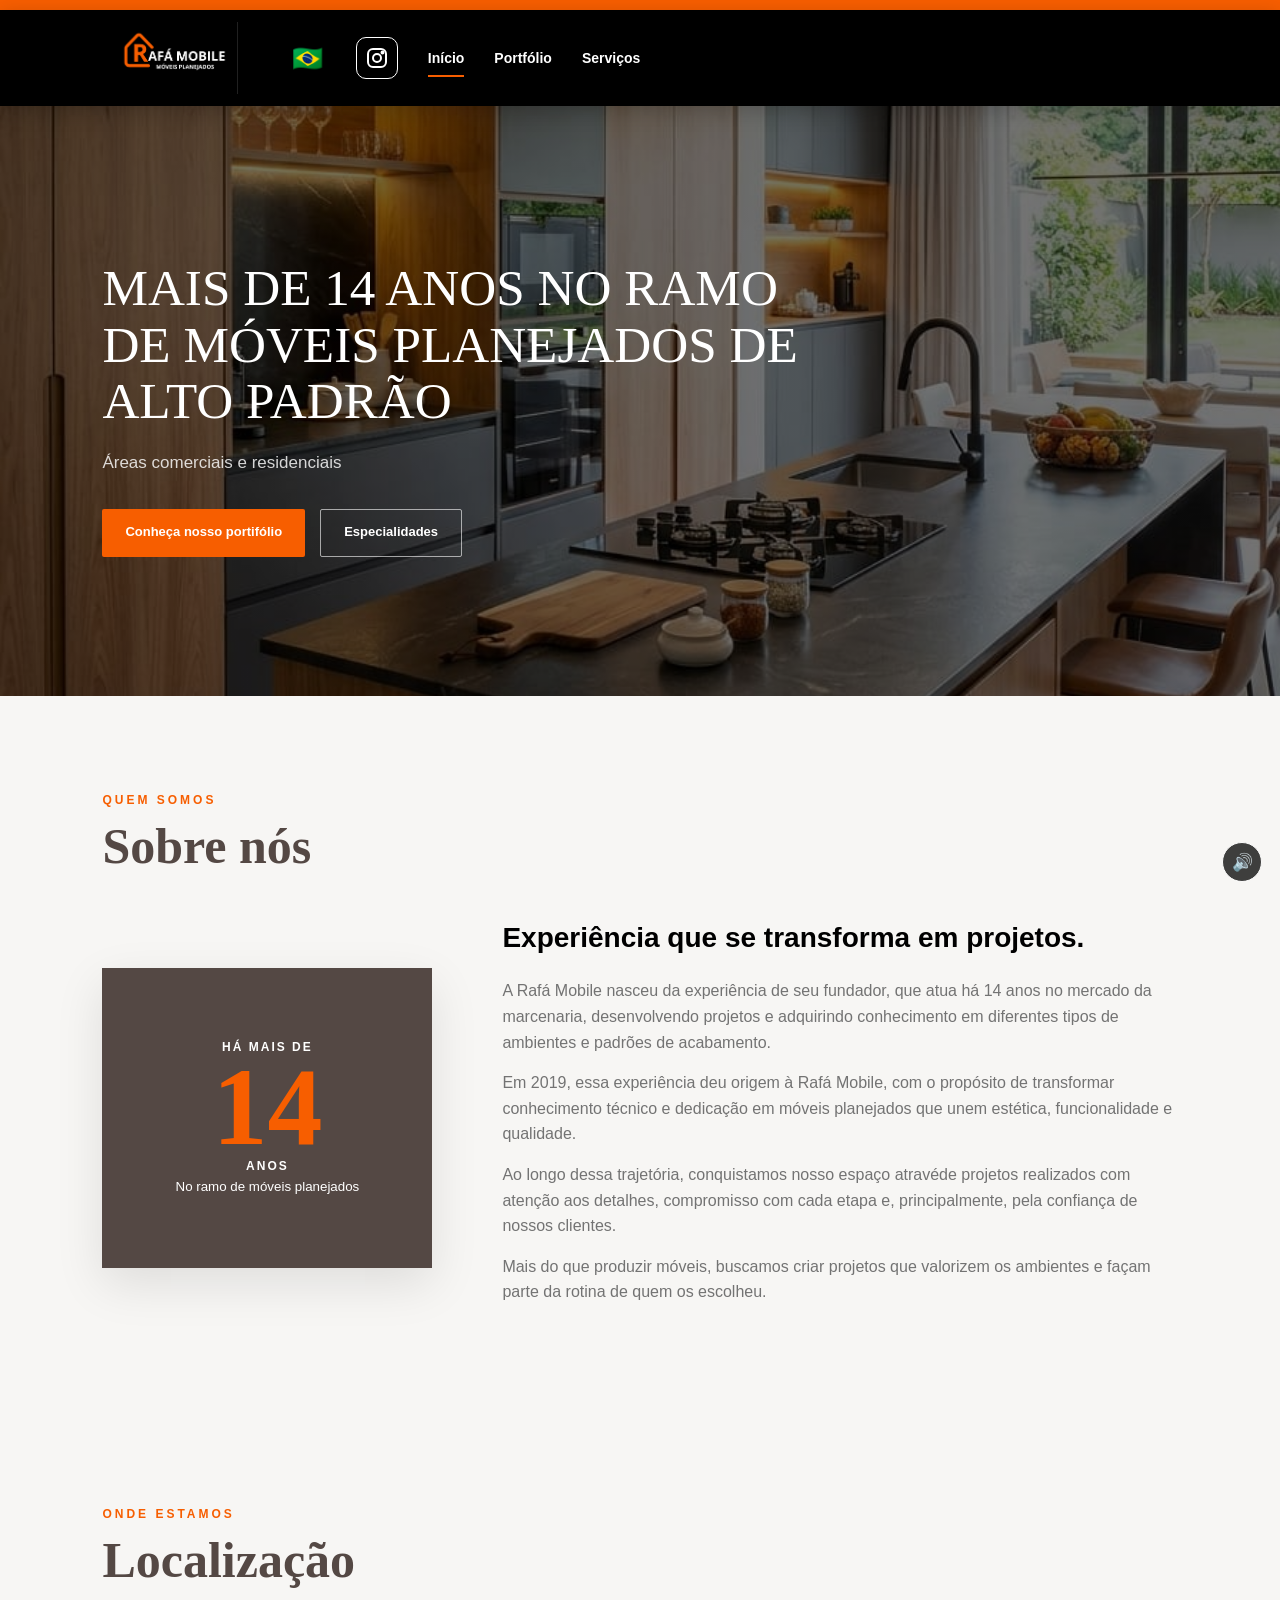
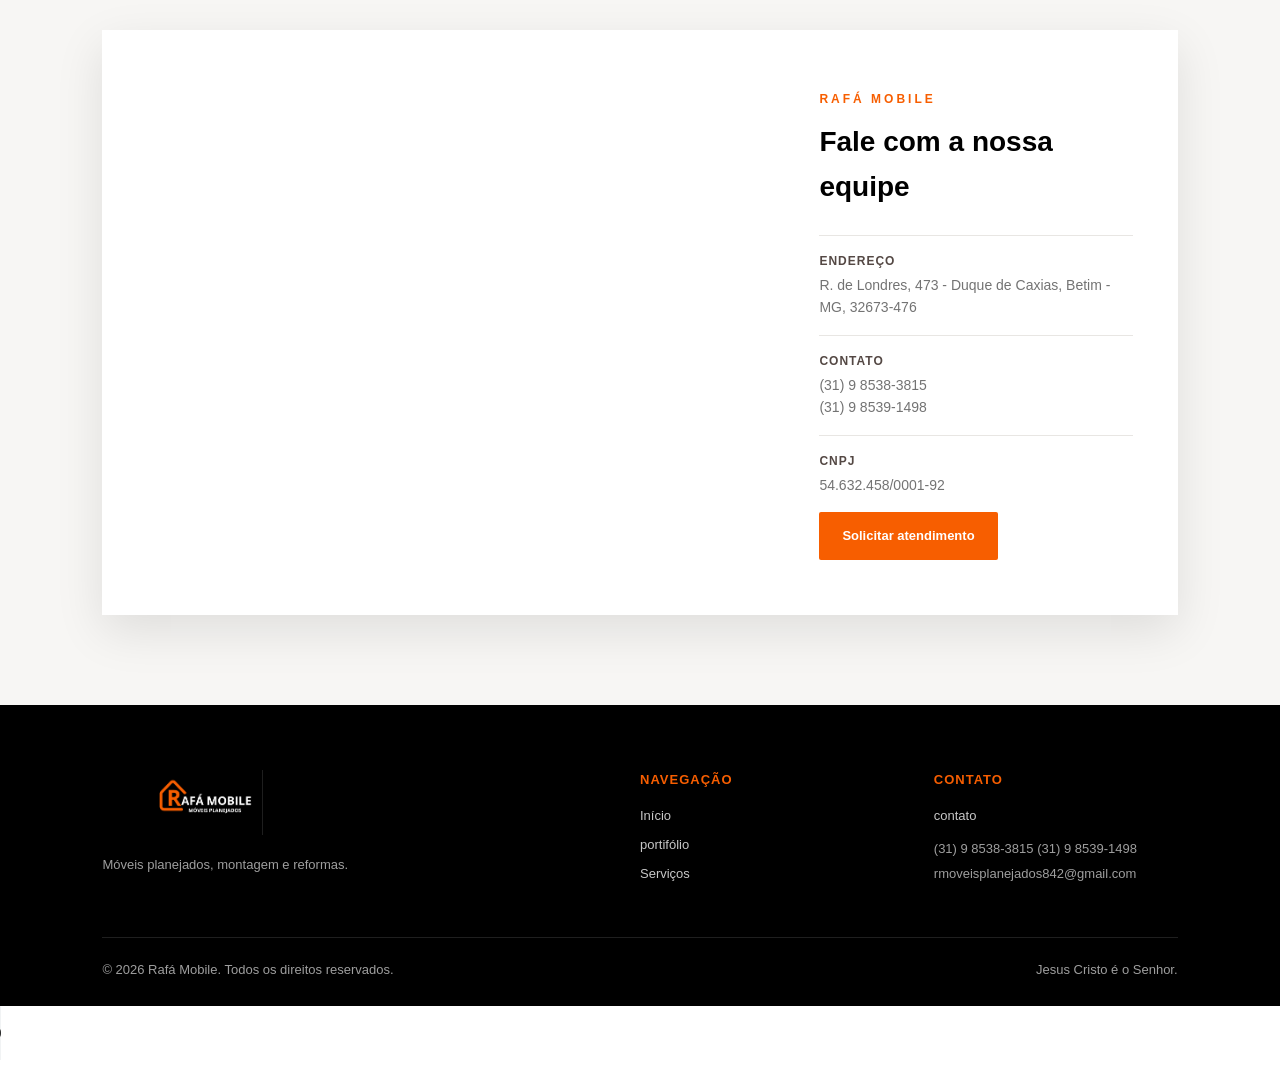
==== index.html @ 11a65e4f "corrigir estrutura do site" ====
<!DOCTYPE html>
<html lang="pt-BR">

<head>

    <!-- =====================================================
         CONFIGURAÇÕES DA PÁGINA
         ===================================================== -->

    <!-- Permite utilizar caracteres como ç, ã, é, ô etc. -->
    <meta charset="UTF-8">

    <!-- Faz o site se adaptar a celulares, tablets e computadores -->
    <meta name="viewport" content="width=device-width, initial-scale=1.0">

    <!-- Nome que aparece na aba do navegador -->
    <title>Rafá Mobile | Móveis Planejados</title>

    <!-- Liga esta página ao arquivo CSS -->
    <link rel="stylesheet" href="style.css">

</head>


<body>


    <!-- =====================================================
         FAIXA LARANJA NO TOPO
         ===================================================== -->

    <div class="top-bar"></div>



    <!-- =====================================================
         CABEÇALHO / MENU PRINCIPAL
         ===================================================== -->
<header class="header">

    <!-- LOGO + INSTAGRAM -->
    <div class="logo-area">

        <a href="index.html" class="logo">
            <img src="tata.png" alt="Rafá Mobile - Móveis Planejados">
        </a>

         <span class="bandeira-brasil" title="Brasil">🇧🇷</span>

        <!-- Instagram -->
        <a href="https://www.instagram.com/rafamobileofc/"
           target="_blank"
           rel="noopener noreferrer"
           class="instagram">

            <svg class="instagram-svg" viewBox="0 0 24 24" aria-hidden="true">
    <rect x="3" y="3" width="18" height="18" rx="5"></rect>
    <circle cx="12" cy="12" r="4"></circle>
    <circle cx="17.5" cy="6.5" r="1"></circle>
</svg>
        </a>
        

    </div>
        </div>

    <!-- BOTÃO DO MENU NO CELULAR -->
    <button class="botao-menu" id="botaoMenu" type="button" aria-label="Abrir menu">
        ☰
    </button>

   


    <!-- MENU -->
    <nav class="menu">

        <a href="index.html" class="ativo">
            Início
        </a>

        <div class="menu-dropdown">

            <a href="portifolio.html">
                Portfólio
            </a>

            
            </div>

        </div>

        <a href="servicos.html">
            Serviços
        </a>

        

    </nav>

</header>



    <!-- =====================================================
         CONTEÚDO PRINCIPAL DO SITE
         ===================================================== -->

    <main>


        <!-- =================================================
             HERO / PRIMEIRO DESTAQUE
             ================================================= -->

        <section class="hero">


            <div class="hero-conteudo">


                <!-- Pequena identificação da empresa -->
                <span class="etiqueta">
                    
                </span>



                <!-- TÍTULO PRINCIPAL -->

                <h1>

                    MAIS DE 14 ANOS NO 
                    RAMO DE  MÓVEIS PLANEJADOS DE ALTO PADRÃO
                   <br>

                    <strong>
                         
                        
                    </strong>

                </h1>



                <!-- Texto de apresentação -->

                <p>
                    Áreas comerciais e residenciais
                </p>



                <!-- BOTÕES PRINCIPAIS -->

                <div class="hero-botoes">

                    <!-- Leva o cliente para os portfólios -->
                    <a
                        href="portifolio.html"
                        class="botao principal"
                    >
                        Conheça nosso portifólio
                    </a>


                    <!-- Leva o cliente para os serviços -->
                    <a
                        href="servicos.html"
                        class="botao secundario"
                    >
                        Especialidades
                    </a>

                    


                </div>


            </div>


        </section>



        <!-- =================================================
             QUEM SOMOS
             ================================================= -->

        <section class="secao sobre">


            <!-- TÍTULO DA SEÇÃO -->

            <div class="titulo-secao">

                <span>
                    QUEM SOMOS
                </span>

                <h2>
                    Sobre nós
                </h2>

            </div>



            <!-- =================================================
                 CONTEÚDO DA SEÇÃO
                 ================================================= -->

            <div class="sobre-grid">


                <!-- =================================================
                     DESTAQUE DA EXPERIÊNCIA
                     ================================================= -->

                <div class="experiencia">

                    <span>
                        HÁ MAIS DE
                    </span>

                    <strong>
                        14
                    </strong>

                    <span>
                        ANOS
                    </span>

                    <small>
                        No ramo de móveis planejados 
                    </small>

                </div>



                <!-- =================================================
                     TEXTO DA EMPRESA
                     ================================================= -->

                <div class="sobre-texto">


                    <h3>
                        Experiência que se transforma em projetos.
                    </h3>


                    <p>
                       A Rafá Mobile nasceu da experiência
                       de seu fundador, que atua há 14 anos no mercado
                       da marcenaria, desenvolvendo projetos e 
                       adquirindo conhecimento em diferentes tipos de 
                       ambientes e padrões de acabamento.
                    </p>


                    <p>
                       Em 2019, essa experiência deu origem à Rafá Mobile,
                       com o propósito de transformar 
                       conhecimento técnico e dedicação em móveis planejados
                       que unem estética, funcionalidade e qualidade.
                        
                    </p>


                    <p>
                       Ao longo dessa trajetória, conquistamos nosso espaço
                       atravéde projetos realizados com atenção aos detalhes, 
                       compromisso com cada etapa e, principalmente, pela 
                       confiança de nossos clientes.
                    </p>

                    

                    <p>
                        Mais do que produzir móveis, buscamos criar projetos que
                        valorizem os ambientes e façam parte da rotina de quem 
                        os escolheu.
                    </p>

                    

                </div>


            </div>


        </section>



        <!-- =================================================
             LOCALIZAÇÃO
             ================================================= -->

        <section class="secao localizacao">


            <!-- TÍTULO DA SEÇÃO -->

            <div class="titulo-secao">

                <span>
                    ONDE ESTAMOS
                </span>

                <h2>
                    Localização
                </h2>

            </div>



            <!-- =================================================
                 ÁREA DO MAPA + INFORMAÇÕES
                 ================================================= -->

            <div class="localizacao-grid">


                <!-- =================================================
                     MAPA

                     POR ENQUANTO É UM ESPAÇO RESERVADO.
                     DEPOIS VAMOS COLOCAR O GOOGLE MAPS AQUI.
                     ================================================= -->

              <iframe src="https://www.google.com/maps/embed?pb=!1m18!1m12
              !1m3!1d1492.9638254910103!2d-44.154298283526614!3d-19.933976
              031661878!2m3!1f0!2f0!3f0!3m2!1i1024!2i768!4f13.1!3m3!1m2!1s
              0xa6c1ea0f3ea251%3A0xa92722685cc5b4ae!2sR.%20de%20Londres%2C
              %20473%20-%20Duque%20de%20Caxias%2C%20Betim%20-%20MG%2C%2032
              673-476!5e1!3m2!1spt-BR!2sbr!4v1789169307112!5m2!1spt-BR!2sbr"
         width="300"
         height="200" 
             style="border:0;" allowfullscreen="" loading="lazy" referrerpolicy
             ="strict-origin-when-cross-origin">

              </iframe>



                <!-- =================================================
                     INFORMAÇÕES DA EMPRESA
                     ================================================= -->

                <div class="informacoes">


                    <!-- Nome da empresa -->

                    <span class="etiqueta">
                        RAFÁ MOBILE
                    </span>



                    <h3>
                        Fale com a nossa equipe
                    </h3>



                    <!-- =================================================
                         ENDEREÇO
                         ================================================= -->

                    <div class="informacao">

                        <strong>
                            Endereço
                        </strong>

                        <!--
                            TROCAR PELO ENDEREÇO REAL
                        -->

                        <span>
                            R. de Londres, 473 - Duque de Caxias, Betim - MG, 32673-476
                        </span>

                    </div>



                    <!-- =================================================
                         WHATSAPP / TELEFONES
                         ================================================= -->

                    <div class="informacao">

                        <strong>
                           contato
                        </strong>

                        <span>

                            (31) 9 8538-3815

                            <br>

                            (31) 9 8539-1498

                        </span>

                    </div>



                    <!-- =================================================
                         CNPJ
                         ================================================= -->

                    <div class="informacao">

                        <strong>
                            CNPJ
                        </strong>

                        <!--
                            TROCAR PELO CNPJ REAL
                        -->

                        <span>
                            54.632.458/0001-92
                        </span>

                    </div>



                    <!-- =================================================
                         BOTÃO DE ATENDIMENTO
                         ================================================= -->

                    <a
                        href="https://wa.me/5531985383815"
                        target="_blank"
                        rel="noopener noreferrer"
                        class="botao principal"
                    >
                        Solicitar atendimento
                    </a>


                </div>


            </div>


        </section>


    </main>



    <!-- =====================================================
         RODAPÉ
         ===================================================== -->

    <footer class="rodape">


        <div class="rodape-grid">


            <!-- =================================================
                 EMPRESA
                 ================================================= -->

            <div>

                <img
                    src="tata.png"
                    alt="Rafá Mobile"
                    class="logo-rodape"
                >


                <p>
                    Móveis planejados, montagem e reformas.
                </p>


            </div>



            <!-- =================================================
                 NAVEGAÇÃO
                 ================================================= -->

            <div>

                <h4>
                    Navegação
                </h4>


                <a href="index.html">
                    Início
                </a>


                <a href="portifolio.html">
                    portifólio
                </a>


                <a href="serviços.tml">
                    Serviços
                </a>

            </div>



            <!-- =================================================
                 CONTATO
                 ================================================= -->

            <div>

                <h4>
                    Contato
                </h4>


                <a
                    href="https://wa.me/5531985383815"
                    target="_blank"
                    rel="noopener noreferrer"
                >
                    contato
                </a>


                <span>
                    (31) 9 8538-3815
                </span>


                <span>
                    (31) 9 8539-1498
                </span>


                <!--
                    Quando você me passar o e-mail,
                    podemos colocar aqui também.
                -->

                <span>
                   rmoveisplanejados842@gmail.com
                </span>

            </div>


        </div>



        <!-- =================================================
             PARTE FINAL DO RODAPÉ
             ================================================= -->

        <div class="rodape-final">


            <span>
                © 2026 Rafá Mobile. Todos os direitos reservados.
            </span>


            <span>
                Jesus Cristo é o Senhor.
            </span>


        </div>


    </footer>

<audio id="somAmbiente" controls loop>
    <source src="musica do site.mp3" type="audio/mp3">
</audio>

<button id="botaoSom" class="botao-som" type="button">
    🔊
</button>

<script>
    const som = document.getElementById("somAmbiente");
    const botaoSom = document.getElementById("botaoSom");

    // Som bem baixinho, apenas como ambiente
    som.volume = 0.02;

    // Tenta iniciar o som automaticamente
    som.play().catch(function () {
        // O navegador pode bloquear o autoplay.
        // Nesse caso, o botão poderá iniciar o som.
    });

    // Botão para desligar ou ligar o som
    botaoSom.addEventListener("click", function () {

        if (som.paused) {
            som.play();
            botaoSom.textContent = "🔊";
        } else {
            som.pause();
            botaoSom.textContent = "🔇";
        }

    });

</script>

<script>
    const botaoMenu = document.getElementById("botaoMenu");
    const menu = document.querySelector(".menu");

    botaoMenu.addEventListener("click", function () {

        menu.classList.toggle("menu-aberto");

        if (menu.classList.contains("menu-aberto")) {
            botaoMenu.textContent = "✕";
        } else {
            botaoMenu.textContent = "☰";
        }

    });
</script>
</body>

</html>
---- style.css ----
/* ==========================================================
   CORES DA RAFA MOBILE
   ========================================================== */

:root {

    /* Laranja da marcenaria */
    --laranja: #F75E00;

    /* Cinza */
    --cinza: #737373;

    /* Marrom */
    --marrom: #544844;

    /* Preto */
    --preto: #000000;

    /* Branco */
    --branco: #FFFFFF;

    /* Fundo levemente acinzentado */
    --fundo: #F7F6F4;

    /* Cinza bem claro */
    --cinza-claro: #E8E6E3;

    /*Fundo claro do portifolio*/
    --fundo-claro: #F2F2F2;
}


/* ==========================================================
   CONFIGURAÇÕES GERAIS
   ========================================================== */

*{
    box-sizing: border-box;
    margin: 0;
    padding: 0;
}


/* Rolagem suave quando clicar nos links */
html {
    scroll-behavior: smooth;
}


/* Corpo do site */
body {

    font-family: Arial, Helvetica, sans-serif;

    color: var(--preto);

    background: var(--branco);

    line-height: 1.6;
}


/* Tira o sublinhado dos links */
a {
    text-decoration: none;
    color: inherit;
}


/* ==========================================================
   FAIXA LARANJA DO TOPO
   ========================================================== */

.top-bar {

    height: 10px;

    background-color: #F75E00;
}


/* ==========================================================
   CABEÇALHO
   ========================================================== */

.header {

    min-height: 95px;

    padding: 12px 6%;

    background-color: var(--preto);

    display: flex;

    align-items: center;

    gap: 30px;

    position: sticky;

    top: 0;

    z-index: 100;

    box-shadow: 0 5px 20px rgba(0,0,0,0.20);
}


/* ==========================================================
   LOGO
   ========================================================== */

.logo {

    margin-right: auto;

    display: flex;

    align-items: center;
}


.logo img {

    width: 200px;

    max-height: 72px;

    object-fit: contain;
}
/* Área que junta a logo + Instagram */
.logo-area {
    display: flex;
    align-items: center;
    gap: 15px;
}

/* Ícone do Instagram */
.instagram {
    width: 40px;
    height: 40px;

    border: 2px solid var(--branco);
    border-radius: 10px;

    display: flex;
    align-items: center;
    justify-content: center;

    color: var(--branco);
    text-decoration: none;

    transition: 0.3s;
}

/* Desenho do Instagram */
.instagram-icone {
    font-size: 28px;
    line-height: 1;
}

/* Efeito quando passar o mouse */
.instagram:hover {
    color: var(--laranja);
    border-color: var(--laranja);
}


/* ==========================================================
   MENU
   ========================================================== */

.menu {

    display: flex;

    gap: 30px;

    align-items: center;
}


.menu a {

    color: white;

    font-size: 14px;

    font-weight: bold;

    padding: 10px 0;

    position: relative;
}


/* Linha laranja abaixo do menu */

.menu a::after {

    content: "";

    position: absolute;

    bottom: 2px;

    left: 0;

    width: 0;

    height: 2px;

    background-color: var(--laranja);

    transition: 0.3s;
}


/* Quando passar o mouse */

.menu a:hover::after {

    width: 100%;
}


/* Página atual */

.menu a.ativo::after {

    width: 100%;
}


/* ==========================================================
   BOTÃO WHATSAPP DO MENU
   ========================================================== */

.botao-whatsapp {

    color: white;

    border: 1px solid rgba(255,255,255,0.5);

    padding: 11px 18px;

    font-size: 13px;

    font-weight: bold;

    border-radius: 3px;

    transition: 0.3s;
}


.botao-whatsapp:hover {

    background-color: var(--laranja);

    border-color: var(--laranja);
}


/* ==========================================================
   PRIMEIRA SEÇÃO
   ========================================================== */

.hero
 {

    min-height: 590px;

    display: flex;

    align-items: center;

    padding: 80px 8%;

    /*
       Por enquanto usamos um fundo elegante.

       Depois podemos colocar uma foto REAL
       de um projeto da marcenaria aqui.
    */

    background:
        linear-gradient(
            90deg,
            rgba(0,0,0,0.92),
            rgba(0,0,0,0.65)
        ),
        linear-gradient(
            135deg,
            var(--marrom),
            var(--cinza)
        );
}


.hero-conteudo {

    max-width: 700px;

    color: white;
}


/* Pequeno texto */

.etiqueta {

    color: var(--laranja);

    font-size: 12px;

    font-weight: bold;

    letter-spacing: 3px;
}


/* Título principal */

.hero h1 {

    margin-top: 15px;

    margin-bottom: 20px;

    font-family: Georgia, serif;

    font-size: clamp(36px, 4vw, 52px);

    line-height: 1.1;

    font-weight: normal;
}


.hero h1 strong {

    font-weight: bold;
}


/* Texto abaixo do título */

.hero p {

    max-width: 600px;

    color: rgba(255,255,255,0.82);

    font-size: 17px;
}


/* ==========================================================
   BOTÕES DA PRIMEIRA SEÇÃO
   ========================================================== */

.hero-botoes {

    display: flex;

    gap: 15px;

    margin-top: 32px;

    flex-wrap: wrap;
}


/* Botão geral */

.botao {

    display: inline-flex;

    align-items: center;

    justify-content: center;

    min-height: 48px;

    padding: 0 23px;

    font-size: 13px;

    font-weight: bold;

    border-radius: 2px;

    transition: 0.3s;
}


/* Botão laranja */

.botao.principal {

    background-color: var(--laranja);

    color: white;
}


.botao.principal:hover {

    transform: translateY(-2px);

    filter: brightness(0.90);
}


/* Botão transparente */

.botao.secundario {

    border: 1px solid rgba(255,255,255,0.6);

    color: white;
}


.botao.secundario:hover {

    background-color: white;

    color: black;
}






/* ==========================================================
   SEÇÕES
   ========================================================== */

.secao {

    padding: 90px 8%;
}


/* ==========================================================
   TÍTULOS DAS SEÇÕES
   ========================================================== */

.titulo-secao {

    margin-bottom: 42px;
}


.titulo-secao span {

    color: var(--laranja);

    font-size: 12px;

    font-weight: bold;

    letter-spacing: 3px;
}


.titulo-secao h2 {

    font-family: Georgia, serif;

    font-size: 50px;

    line-height: 1.1;

    margin-top: 7px;

    color: var(--marrom);
}


/* Título centralizado */

.centralizado {

    text-align: 1px;
}


.centralizado p {

    color: var(--cinza);

    margin-top: 20px;
}


/* ==========================================================
   SOBRE NÓS
   ========================================================== */

.sobre {

    background-color: var(--fundo);
}


.sobre-grid {

    display: grid;

    grid-template-columns: 330px 1fr;

    gap: 70px;

    align-items: center;
}


/* Caixa dos 14 anos */

.experiencia {

    min-height: 300px;

    background-color: var(--marrom);

    color: white;

    display: flex;

    flex-direction: column;

    align-items: center;

    justify-content: center;

    text-align: center;

    box-shadow: 0 16px 45px rgba(0,0,0,0.10);
}


.experiencia strong {

    color: var(--laranja);

    font-family: Georgia, serif;

    font-size: 110px;

    line-height: 0.9;
}


.experiencia span {

    font-size: 12px;

    font-weight: bold;

    letter-spacing: 2px;
}


/* Texto */

.sobre-texto {

    max-width: 700px;
}


.sobre-texto h3 {

    font-size: 28px;

    margin-bottom: 18px;
}


.sobre-texto p {

    color: var(--cinza);

    margin-bottom: 15px;
}


/* ==========================================================
   CARDS DE SERVIÇOS
   ========================================================== */

.servicos {

    background-color: white;
}


.cards-servicos {

    max-width: 1100px;

    margin: 0 auto;

    display: grid;

    grid-template-columns: repeat(3, 1fr);

    gap: 20px;
}


.card-servico {

    padding: 35px;

    border: 1px solid var(--cinza-claro);

    background-color: white;

    transition: 0.3s;
}


/* Efeito quando passa o mouse */

.card-servico:hover {

    transform: translateY(-5px);

    box-shadow: 0 16px 45px rgba(0,0,0,0.10);

    border-color: var(--laranja);
}


.numero {

    color: var(--laranja);

    font-size: 13px;

    font-weight: bold;

    display: block;

    margin-bottom: 30px;
}


.card-servico h3 {

    font-size: 19px;

    margin-bottom: 10px;
}


.card-servico p {

    color: var(--cinza);

    font-size: 14px;
}


/* Botão central */

.botao-centralizado {

    text-align: center;

    margin-top: 35px;
}


/* Botão preto */

.botao-preto {

    background-color: var(--preto);

    color: white;
}


.botao-preto:hover {

    background-color: var(--marrom);
}


/* ==========================================================
   LOCALIZAÇÃO
   ========================================================== */

.localizacao {

    background-color: var(--fundo);
}


.localizacao-grid {

    display: grid;

    grid-template-columns: 1.25fr 0.75fr;

    min-height: 430px;

    background-color: white;

    box-shadow: 0 16px 45px rgba(0,0,0,0.10);
}


/* Área onde ficará o mapa */

.mapa {

    min-height: 430px;

    display: flex;

    align-items: center;

    justify-content: center;

    text-align: center;

    color: var(--cinza);

    /*
       Fundo provisório simulando mapa.
    */

    background-color: #eeeeee;

    background-image:
        linear-gradient(
            rgba(115,115,115,0.10) 1px,
            transparent 1px
        ),
        linear-gradient(
            90deg,
            rgba(115,115,115,0.10) 1px,
            transparent 1px
        );

    background-size: 45px 45px;
}


.mapa-conteudo h3 {

    margin-top: 5px;
}


.mapa-conteudo p {

    font-size: 14px;
}


.icone-mapa {

    color: var(--laranja);

    font-size: 42px;
}


/* Informações */

.informacoes {

    padding: 55px 45px;
}


.informacoes h3 {

    font-size: 28px;

    margin: 10px 0 25px;
}


.informacao {

    border-top: 1px solid var(--cinza-claro);

    padding: 16px 0;

    display: flex;

    flex-direction: column;

    gap: 3px;
}


.informacao strong {

    font-size: 12px;

    text-transform: uppercase;

    letter-spacing: 1px;

    color: var(--marrom);
}


.informacao span {

    color: var(--cinza);

    font-size: 14px;
}


/* ==========================================================
   WHATSAPP FLUTUANTE
   ========================================================== */

.whatsapp-flutuante {

    position: fixed;

    right: 22px;

    bottom: 22px;

    z-index: 200;

    background-color: #1cae55;

    color: white;

    padding: 13px 18px;

    border-radius: 30px;

    font-size: 13px;

    font-weight: bold;

    box-shadow: 0 8px 25px rgba(0,0,0,0.22);

    transition: 0.3s;
}


.whatsapp-flutuante:hover {

    transform: translateY(-3px);
}


/* ==========================================================
   RODAPÉ
   ========================================================== */

.rodape {

    background-color: var(--preto);

    color: white;

    padding: 65px 8% 25px;
}


.rodape-grid {

    display: grid;

    grid-template-columns: 2fr 1fr 1fr;

    gap: 50px;

    padding-bottom: 45px;
}


/* Logo do rodapé */

.logo-rodape {

    width: 210px;

    max-height: 65px;

    object-fit: contain;

    margin-bottom: 12px;
}


.rodape p,
.rodape span {

    color: rgba(255,255,255,0.62);

    font-size: 13px;
}


.rodape h4 {

    color: var(--laranja);

    margin-bottom: 15px;

    font-size: 13px;

    text-transform: uppercase;

    letter-spacing: 1px;
}


.rodape a {

    display: block;

    color: rgba(255,255,255,0.78);

    font-size: 13px;

    margin: 8px 0;
}


.rodape a:hover {

    color: var(--laranja);
}


/* ==========================================================
   PARTE FINAL DO RODAPÉ
   ========================================================== */

.rodape-final {

    border-top: 1px solid rgba(255,255,255,0.12);

    padding-top: 22px;

    display: flex;

    justify-content: space-between;

    gap: 20px;

    flex-wrap: wrap;
}


/* ==========================================================
   RESPONSIVIDADE
   ========================================================== */

/*
   Quando a tela ficar menor, como em um celular,
   o layout vai se adaptar.
*/

@media (max-width: 850px) {

    .header {

        flex-wrap: wrap;

        padding: 12px 5%;
    }


    .logo {

        width: 100%;
    }


    .logo img {

        width: 190px;
    }


    .menu {

        width: 100%;

        gap: 20px;

        overflow-x: auto;
    }


    .sobre-grid {

        grid-template-columns: 1fr;
    }


    .localizacao-grid {

        grid-template-columns: 1fr;
    }


    .cards-servicos {

        grid-template-columns: 1fr;
    }


    .mapa {

        min-height: 300px;
    }


    .rodape-grid {

        grid-template-columns: 1fr 1fr;
    }
}


/* ==========================================================
   CELULAR PEQUENO
   ========================================================== */

@media (max-width: 520px) {

    .secao {

        padding: 65px 6%;
    }


    .hero {

        min-height: 560px;

        padding: 60px 6%;
    }


    .hero h1 {

        font-size: 40px;
    }


    .hero-botoes .botao {

        width: 100%;
    }


    .rodape-grid {

        grid-template-columns: 1fr;
    }


    .whatsapp-flutuante {

        right: 15px;

        bottom: 15px;
    }
}


/*comeco da pagina porfifolio*/
/* =========================================================
   PORTFÓLIO RAFÁ MOBILE
   Layout pensado primeiro para celular
   ========================================================= */


/* =========================================================
   TOPO
   ========================================================= */

.portfolio-topo {
    background-color: var(--preto);
    color: var(--branco);
    padding: 15px 6% 55px;
}


/* Botão pequeno no canto superior */

.voltar-inicio {
    display: inline-block;

    color: rgba(255,255,255,0.75);

    font-size: 12px;
    font-weight: bold;

    margin-bottom: 25px;

    transition: 0.3s;
}

.voltar-inicio:hover {
    color: var(--laranja);
}


/* Logo */

.portfolio-logo {
    text-align: center;
    margin-bottom: 35px;
}

.portfolio-logo img {
    width: 190px;
    max-width: 80%;
    height: auto;
}


/* Apresentação */

.portfolio-apresentacao {
    text-align: center;
    max-width: 100px;
    margin: 0 auto;
}

.portfolio-apresentacao > span {
    color: var(--laranja);

    font-size: 12px;
    font-weight: bold;

    letter-spacing: 3px;
}

.portfolio-apresentacao h1 {
    font-family: Georgia, serif;

    font-size: 32px;
    line-height: 1.2;

    font-weight: normal;

    margin: 12px 0 18px;
}

.portfolio-apresentacao p {
    color: rgba(255,255,255,0.72);

    font-size: 7px;
    line-height: 1.7;
}


/* =========================================================
   CATEGORIAS
   ========================================================= */

.portfolio-categorias {
    background-color: var(--fundo-claro);

    padding: 35px 6%;

    text-align: center;

    border-bottom: 4px solid var(--cinza-claro);
}


.titulo-categoria {
    display: block;

    color: var(--laranja);

    font-size: 11px;
    font-weight: bold;

    letter-spacing: 2px;

    margin-bottom: 18px;
}


.botoes-categorias {
    display: flex;

    justify-content: center;

    flex-wrap: wrap;

    gap: 9px;
}


.botoes-categorias a {
    display: inline-flex;

    align-items: center;
    justify-content: center;

    min-height: 42px;

    padding: 0 16px;

    background-color: var(--branco);

    border: 1px solid var(--marrom);

    color: var(--marrom);

    font-size: 12px;
    font-weight: bold;

    border-radius: 2px;

    transition: 0.3s;
}


.botoes-categorias a:hover {
    background-color: var(--laranja);

    border-color: var(--laranja);

    color: var(--branco);
}


/* =========================================================
   CATEGORIAS / AMBIENTES
   ========================================================= */

.portfolio-categoria {
    padding: 65px 6%;

    /* Faz o clique da categoria parar no lugar certo */
    scroll-margin-top: 20px;
}


/* Fundo alternado entre as categorias */

.portfolio-categoria:nth-of-type(even) {
    background-color: var(--fundo-claro);
}


/* Título do ambiente */

.titulo-ambiente {
    text-align: center;

    margin-bottom: 35px;
}


.titulo-ambiente span {
    color: var(--laranja);

    font-size: 11px;
    font-weight: bold;

    letter-spacing: 3px;
}


.titulo-ambiente h2 {
    color: var(--marrom);

    font-family: Georgia, serif;

    font-size: 36px;

    line-height: 1.1;

    margin-top: 7px;
}


/* =========================================================
   LISTA DOS PROJETOS
   ========================================================= */

.projetos-grid {

    /*
       No celular:
       um projeto por vez.
    */

    display: grid;

    grid-template-columns: 1fr;

    gap: 35px;

    max-width: 700px;

    margin: 0 auto;
}


/* =========================================================
   CARTÃO DO PROJETO
   ========================================================= */

.projeto {

    background-color: var(--branco);

    border: 1px solid var(--cinza-claro);

    overflow: hidden;
}


/* =========================================================
   IMAGENS
   ========================================================= */

.imagem-projeto {
    width: 100%;

    background-color: var(--fundo);
}


/* Texto PROJETO / EXECUTADO */

.imagem-projeto > span {
    display: block;

    padding: 10px 15px 8px;

    color: var(--marrom);

    font-size: 10px;

    font-weight: bold;

    letter-spacing: 2px;

    background-color: var(--fundo);
}


/*
   A imagem ocupa toda a largura disponível.

   Você pode colocar uma imagem maior ou menor.
   O site adapta automaticamente.
*/

.imagem-projeto img {

    display: block;

    width: 100%;

    /*
       Mantém todas as imagens com proporção igual.
    */

    aspect-ratio: 4 / 3;

    /*
       Faz a imagem preencher o espaço
       sem deformar.
    */

    object-fit: cover;
}


/* =========================================================
   TEXTO DO PROJETO
   ========================================================= */

.projeto-conteudo {

    padding: 22px 20px 25px;
}


.projeto-conteudo h3 {

    color: var(--preto);

    font-size: 18px;

    margin-bottom: 9px;
}


.projeto-conteudo p {

    color: var(--cinza);

    font-size: 13px;

    line-height: 1.7;

    margin-bottom: 20px;
}


/* =========================================================
   BOTÃO DO WHATSAPP / ORÇAMENTO
   ========================================================= */

.botao-projeto {

    display: flex;

    align-items: center;

    justify-content: center;

    width: 100%;

    min-height: 45px;

    padding: 0 18px;

    background-color: var(--laranja);

    color: var(--branco);

    font-size: 12px;

    font-weight: bold;

    border-radius: 2px;

    transition: 0.3s;
}


.botao-projeto:hover {

    background-color: var(--marrom);

    transform: translateY(-2px);
}


/* =========================================================
   COMPUTADOR
   ========================================================= */

@media (min-width: 700px) {

    .portfolio-topo {

        padding: 20px 8% 70px;
    }


    .portfolio-logo img {

        width: 220px;
    }


    .portfolio-apresentacao h1 {

        font-size: 45px;
    }


    .portfolio-categoria {

        padding: 90px 8%;
    }


    /*
       No computador, os projetos ficam
       dois lado a lado.
    */

    .projetos-grid {

        grid-template-columns: repeat(2, 1fr);

        max-width: 1100px;

        gap: 25px;
    }

}


/* =========================================================
   CELULARES MUITO PEQUENOS
   ========================================================= */

@media (max-width: 380px) {

    .portfolio-apresentacao h1 {

        font-size: 28px;
    }


    .botoes-categorias a {

        width: 100%;
    }

}
/* ==============================
   MENU SUSPENSO DO PORTFÓLIO
   ============================== */

/* Área que segura o botão Portfólio e o submenu */
.menu-dropdown {
    position: relative;
}

/* Esconde as opções inicialmente */
.submenu {
    display: none;
    position: absolute;
    top: 100%;
    left: 50%;
    transform: translateX(-50%);
    background-color: var(--preto);
    min-width: 160px;
    padding: 8px 0;
    z-index: 1000;
}

/* Faz as opções aparecerem ao passar o mouse */
.menu-dropdown:hover .submenu {
    display: flex;
    flex-direction: column;
}

/* Aparência de cada opção */
.submenu a {
    color: var(--branco);
    text-decoration: none;
    padding: 10px 18px;
    font-size: 14px;
    text-align: center;
    white-space: nowrap;
}

/* Quando passar o mouse em uma opção */
.submenu a:hover {
    background-color: var(--laranja);
}

/* =========================================
   FOTOS DE FUNDO SOMENTE NO HERO
   ========================================= */

.hero {
    background-image:
        linear-gradient(rgba(0, 0, 0, 0.55), rgba(0, 0, 0, 0.55)),
        url("imagens/cozinha-01-executado.jpg");

    background-size: cover;
    background-position: center;

    animation: trocar-fundo-hero 20s infinite;
}


/* =========================================
   TROCA AUTOMÁTICA DAS FOTOS
   ========================================= */

@keyframes trocar-fundo-hero {

    0%, 24% {
        background-image:
            linear-gradient(rgba(0, 0, 0, 0.55), rgba(0, 0, 0, 0.55)),
            url("capa1.jpeg");
    }

    25%, 49% {
        background-image:
            linear-gradient(rgba(0, 0, 0, 0.55), rgba(0, 0, 0, 0.55)),
            url("capa2.jpeg");}

    50%, 74% {
        background-image:
            linear-gradient(rgba(0, 0, 0, 0.55), rgba(0, 0, 0, 0.55)),
            url("capa3.jpeg");
    }

    75%, 100% {
        background-image:
            linear-gradient(rgba(0, 0, 0, 0.55), rgba(0, 0, 0, 0.55)),
            url("capa4.jpeg");
    }

}
/* FOTO DE FUNDO DO HERO */
.hero {
    background-image:
        linear-gradient(rgba(0, 0, 0, 0.55), rgba(0, 0, 0, 0.55)),
        url("capa1.jpeg");

    background-size: cover;
    background-position: center;
}

/* =====================================================
   PÁGINA DE SERVIÇOS
===================================================== */


/* Área principal da página */
.pagina-servicos {
    background-color: var(--fundo-claro);
    min-height: 100vh;
}


/* =====================================================
   BOTÃO VOLTAR AO INÍCIO
===================================================== */

.voltar-inicio {
    max-width: 1200px;
    margin: 0 auto;
    padding: 25px 30px 0;
}

.voltar-inicio a {
    color: var(--marrom);
    text-decoration: none;
    font-size: 14px;
    font-weight: 600;
}

.voltar-inicio a:hover {
    color: var(--laranja);
}


/* =====================================================
   TÍTULO DA PÁGINA
===================================================== */

.titulo-servicos {
    max-width: 900px;
    margin: 0 auto;
    padding: 60px 30px 65px;
    text-align: center;
    border-bottom: 1px solid
    var(--cinza);
}

.titulo-servicos span {
    color: var(--laranja);
    font-size: 13px;
    font-weight: bold;
    letter-spacing: 3px;
}

.titulo-servicos h1 {
    margin: 12px 0 15px;
    font-size: 42px;
    color: var(--preto);
}

.titulo-servicos p {
    max-width: 650px;
    margin: 0 auto;
    color: var(--cinza);
    font-size: 17px;
    line-height: 1.7;
}


/* =====================================================
   LISTA DOS SERVIÇOS
===================================================== */

.lista-servicos {
    width: 100%;
}


/* Cada serviço */
.servico-bloco {
    width: 100%;
    max-width: 1200px;
    min-height: 420px;

    margin: 0 auto 70px;

    display: grid;
    grid-template-columns: 1fr 1fr;

    align-items: stretch;
}


/* =====================================================
   IMAGEM
===================================================== */

.servico-imagem {
    width: 100%;
    height: 100%;
    overflow: hidden;
}

.servico-imagem img {
    width: 100%;
    height: 100%;

    object-fit: cover;

    display: block;
}


/* =====================================================
   TEXTO
===================================================== */

.servico-texto {
    display: flex;
    flex-direction: column;
    justify-content: center;

    padding: 60px;
    background-color: var(--branco);
}

.servico-texto span {
    color: var(--laranja);
    font-size: 12px;
    font-weight: bold;
    letter-spacing: 2px;
}

.servico-texto h2 {
    margin: 12px 0 18px;

    font-size: 32px;
    color: var(--preto);
}

.servico-texto p {
    margin: 0;

    max-width: 480px;

    color: var(--cinza);

    font-size: 16px;
    line-height: 1.8;
}


/* =====================================================
   INVERTER O LADO DA IMAGEM

   Nos serviços com a classe "invertido",
   o texto fica primeiro e a imagem depois.
===================================================== */

.servico-bloco.invertido {
    direction: rtl;
}

.servico-bloco.invertido .servico-texto,
.servico-bloco.invertido .servico-imagem {
    direction: ltr;
}


/* =====================================================
   ÁREA DO BOTÃO FINAL
===================================================== */

.servico-contato {
    max-width: 900px;

    margin: 20px auto 0;

    padding: 80px 30px;

    text-align: center;
}

.servico-contato h2 {
    margin: 0 0 15px;

    font-size: 32px;
    color: var(--preto);
}

.servico-contato p {
    margin: 0 0 30px;

    color: var(--cinza);

    font-size: 16px;
    line-height: 1.7;
}


/* =====================================================
   RESPONSIVIDADE
   CELULAR
===================================================== */

@media (max-width: 768px) {
    .titulo-servicos{
        padding-bottom: 65px;
        border-bottom: 1px solid
        var(--cinza-claro);
    }

    /* Cabeçalho menor no celular */
    .header {
        padding: 12px 18px;
    }

    .logo img {
        width: 150px;
    }

    .menu {
        gap: 10px;
    }

    .menu a {
        font-size: 12px;
    }

    .botao-whatsapp {
        padding: 8px 12px !important;
        font-size: 11px !important;
    }


    /* Voltar */
    .voltar-inicio {
        padding: 20px 20px 0;
    }


    /* Título */
    .titulo-servicos {
        padding: 45px 20px 40px;
    }

    .titulo-servicos h1 {
        font-size: 32px;
    }

    .titulo-servicos p {
        font-size: 15px;
    }


    /* Serviços passam para uma coluna */
    .servico-bloco,
    .servico-bloco.invertido {

        display: grid;

        grid-template-columns:1fr 1fr;

        width: 100%;

        margin-bottom: 45px;

        direction: ltr;
    }


    /* Imagem */
    .servico-imagem {
    height: auto;
    min-height: 100%;
    }


    /* Texto */
    .servico-texto {
        padding: 35px 25px;
    }

    .servico-texto h2 {
        font-size: 26px;
    }

    .servico-texto p {
        font-size: 15px;
    }


    /* Botão final */
    .servico-contato {
        padding: 60px 20px;
    }

    .servico-contato h2 {
        font-size: 26px;
    }
    .servico-texto h2.titulo-menor{
        font-size: 22px;
    }

}
/* =========================================
   INSTAGRAM AO LADO DA LOGO
========================================= */

.instagram {
    width: 42px;
    height: 42px;

    border: 1px solid #ffffff;
    border-radius: 10px;

    display: flex;
    align-items: center;
    justify-content: center;

    color: #ffffff;
    text-decoration: none;

    margin-left: 18px;

    transition: 0.3s;
}

.instagram span {
    font-size: 30px;
    line-height: 1;
}

.instagram:hover {
    border-color: var(--laranja);
    color: var(--laranja);
}

/* =========================================
   AJUSTE DO CABEÇALHO NO CELULAR
========================================= */

@media (max-width: 768px) {

    /* Diminui a altura do cabeçalho */
    .header {
        min-height: auto;
        padding: 10px 18px 15px;

        display: flex;
        flex-direction: column;
        align-items: stretch;
    }


    /* Logo + Instagram ficam lado a lado */
    .logo-area {
        width: 100%;

        display: flex;
        flex-direction: row;
        align-items: center;

        gap: 15px;
    }


    /* Diminui um pouco a logo */
    .logo img {
        width: 155px;
        height: auto;
    }


    /* Ícone do Instagram */
    .instagram {
        width: 38px;
        height: 38px;

        margin-left: 0;
        flex-shrink: 0;
    }


    .instagram-icone {
        font-size: 26px;
    }


    /* Menu fica embaixo da logo */
    .menu {
        width: 100%;

        display: flex;
        align-items: center;

        gap: 18px;

        margin-top: 15px;
    }

}
/* =========================================
   CABEÇALHO NO CELULAR - AJUSTE FINAL
========================================= */

@media (max-width: 768px) {

    /* Deixa o cabeçalho mais compacto */
    .header {
        min-height: 0;
        height: auto;

        padding: 12px 20px 14px;

        display: flex;
        flex-direction: column;

        align-items: stretch;
    }


    /* LOGO + INSTAGRAM NA MESMA LINHA */
    .logo-area {
        width: 100%;
        height: 65px;

        display: flex !important;
        flex-direction: row !important;

        align-items: center !important;
        justify-content: flex-start !important;

        gap: 14px;
    }


    /* Tamanho da logo */
    .logo img {
        width: 175px;
        height: auto;
    }


    /* Ícone do Instagram */
    .instagram {
        width: 38px;
        height: 38px;

        margin: 0 !important;

        flex-shrink: 0;

        display: flex;
        align-items: center;
        justify-content: center;
    }


    .instagram-icone {
        font-size: 25px;
    }


    /* MENU */
    .menu {
        width: 100%;

        display: flex;
        flex-direction: row;

        align-items: center;
        justify-content: flex-start;

        gap: 18px;

        margin-top: 10px;
    }


    /* Textos do menu */
    .menu > a,
    .menu-dropdown > a {
        font-size: 14px;
        white-space: nowrap;
    }


    /* Botão WhatsApp */
    .menu .botao-whatsapp {
        padding: 9px 13px !important;
        font-size: 13px !important;
    }

}
/* =========================================
   BOTÃO DO SOM
   ========================================= */

.botao-som {
    position: fixed;
    right: 18px;
    bottom: 18px;

    width: 40px;
    height: 40px;

    border-radius: 50%;
    border: 1px solid #FFFFFF;

    background-color: #000000;
    color: #FFFFFF;

    font-size: 17px;

    display: flex;
    align-items: center;
    justify-content: center;

    cursor: pointer;

    z-index: 9999;

    opacity: 0.75;
}

/* Quando passar o mouse por cima */
.botao-som:hover {
    background-color: #F75E00;
    opacity: 1;
}
/* ÍCONE REAL DO INSTAGRAM */
.instagram-svg {
    width: 24px;
    height: 24px;
    fill: none;
    stroke: currentColor;
    stroke-width: 2;
}

/* BANDEIRA DO BRASIL */
.bandeira-brasil {
    font-size: 25px;
    line-height: 1;
}
/* ==========================================================
   MENU HAMBÚRGUER
   ========================================================== */

/* Botão escondido no computador */
.botao-menu {
    display: none;
}


/* ==========================================================
   MENU NO CELULAR
   ========================================================== */

@media (max-width: 850px) {

    /* Botão ☰ */
    .botao-menu {
        display: flex;

        width: 42px;
        height: 42px;

        align-items: center;
        justify-content: center;

        background-color: transparent;
        color: #FFFFFF;

        border: 1px solid #FFFFFF;
        border-radius: 8px;

        font-size: 24px;
        cursor: pointer;

        position: absolute;
        right: 5%;
        top: 20px;

        z-index: 1000;
    }


    /* Menu fechado */
    .menu {
        display: none;
    }


    /* Menu aberto */
    .menu.menu-aberto {
        display: flex;

        width: 100%;

        flex-direction: column;
        align-items: center;

        gap: 18px;

        padding-top: 20px;
    }

}
@media (max-width: 850px) {

    .logo-area {
        padding-right: 65px !important;
    }

}
@media (max-width: 850px) {

    .logo {
        transform: translateX(-15px);
    }

}
/* =========================================================
   PORTFÓLIO - AJUSTE DO CELULAR
   ========================================================= */

@media (max-width: 700px) {

    /* =========================================
       PARTE PRETA DO PORTFÓLIO
       ========================================= */

    .portfolio-topo {
        padding: 12px 6% 28px;
    }


    /* =========================================
       BOTÃO VOLTAR
       Pequeno e discreto
       ========================================= */

    .portfolio-topo .voltar-inicio {
        display: block;

        color: rgba(255,255,255,0.65);

        font-size: 11px;
        font-weight: 500;

        margin: 0 0 38px 0;

        padding: 0;

        text-align: left;
    }


    .portfolio-topo .voltar-inicio:hover {
        color: var(--laranja);
    }


    /* =========================================
       ESCONDE A LOGO NO CELULAR
       ========================================= */

    .portfolio-logo {
        display: none;
    }


    /* =========================================
       APRESENTAÇÃO
       ========================================= */

    .portfolio-apresentacao {
        max-width: 100%;

        margin: 0 auto;

        text-align: center;
    }


    /* Palavra PORTFÓLIO
       fica pequena, só como identificação */

    .portfolio-apresentacao > span {
        display: block;

        color: var(--laranja);

        font-size: 10px;

        font-weight: bold;

        letter-spacing: 4px;

        margin-bottom: 13px;
    }


    /* =========================================
       FRASE PRINCIPAL
       ========================================= */

    .portfolio-apresentacao h1 {
        font-family: Georgia, serif;

        font-size: 28px;

        line-height: 1.18;

        font-weight: normal;

        margin: 0;
    }


    /* =========================================
       ESCONDE O TEXTO DE APRESENTAÇÃO
       ========================================= */

    .portfolio-apresentacao p {
        display: none;
    }


    /* =========================================
       CATEGORIAS
       VOLTAM PARA A ÁREA CLARA
       ========================================= */

    .portfolio-categorias {
        background-color: var(--fundo-claro);

        padding: 30px 6% 35px;

        border-bottom: 1px solid var(--cinza-claro);

        text-align: center;
    }


    /* Título CATEGORIAS */

    .titulo-categoria {
        display: block;

        color: var(--laranja);

        font-size: 11px;

        font-weight: bold;

        letter-spacing: 3px;

        margin-bottom: 18px;
    }


    /* =========================================
       BOTÕES
       ========================================= */

    .botoes-categorias {
        display: flex;

        justify-content: center;

        flex-wrap: wrap;

        gap: 10px;
    }


    .botoes-categorias a {
        min-height: 42px;

        padding: 0 16px;

        background-color: var(--branco);

        border: 1px solid var(--marrom);

        color: var(--marrom);

        font-size: 12px;

        font-weight: bold;

        border-radius: 2px;
    }

}
/* AJUSTE DO TOPO DO PORTFÓLIO NO CELULAR */
@media (max-width: 700px) {

    /* Diminui a altura da parte preta */
    .portfolio-topo {
        padding: 10px 1% 25px;
    }

    /* Texto "PORTFÓLIO" */
    .portfolio-apresentacao > span {
        font-size: 8px;
        letter-spacing: 3px;
        margin-bottom: 10px;
    }

    /* Título principal */
    .portfolio-apresentacao h1 {
        font-size: 15px;
        line-height: 1.2;
        margin: 0;
    }

    /* Esconde o texto comprido no celular */
    .portfolio-apresentacao p {
        display: none;
    }

    /* Espaço do "Voltar ao início" */
    .portfolio-topo .voltar-inicio {
        margin-bottom: 25px;
        font-size: 8px;
    }

}

/* ==========================================================
   BOTÃO SOLICITAR ATENDIMENTO - PORTFÓLIO
   ========================================================== */

.portfolio-atendimento {
    display: flex;
    justify-content: center;
    align-items: center;
    padding: 28px 6% 35px;
}

.portfolio-atendimento a {
    position: relative;
    display: inline-flex;
    align-items: center;
    justify-content: center;

    min-height: 48px;
    padding: 0 28px;

    background-color: var(--laranja);
    color: white;

    font-size: 13px;
    font-weight: bold;
    text-decoration: none;

    border-radius: 2px;

    animation: pulsarAtendimento 2.2s infinite;
    overflow: hidden;
    box-shadow: 0 0 0 rgba(247,94,0,0.6);
}

@keyframes pulsarAtendimento {

    0%, 100% {
        transform: scale(1);
        box-shadow: 0 0 0 0 rgba(247,94,0,0.5);
    }

    50% {
        transform: scale(1.04);
        box-shadow: 0 0 18px 4px rgba(247,94,0,0.25);
    }


}

.portfolio-atendimento a::after {

    content: "";

    position: absolute;

    top: 0;
    left: -100%;

    width: 45%;
    height: 100%;

    background: linear-gradient(
        90deg,
        transparent,
        rgba(255,255,255,0.45),
        transparent
    );

    transform: skewX(-20deg);

    animation: brilhoAtendimento 3.5s infinite;
}

@keyframes brilhoAtendimento {

    0%, 55% {
        left: -100%;
    }

    75%, 100% {
        left: 130%;
    }

}

/* =====================================================
   ACABAMENTO - TOPO DA PÁGINA DE SERVIÇOS
===================================================== */

.titulo-servicos {
    position: relative;
    padding-bottom: 45px;
}

/* pequeno detalhe laranja */
.titulo-servicos::after {
    content: "";
    display: block;
    width: 45px;
    height: 3px;
    background-color: var(--laranja);
    margin: 28px auto 0;
}

/* linha de divisão antes dos serviços */
.lista-servicos {
    border-top: 1px solid var(--cinza-claro);
}


/* =====================================================
   AJUSTE SOMENTE PARA CELULAR
===================================================== */

@media (max-width: 768px) {

    .titulo-servicos {
        padding-top: 30px !important;
        padding-bottom: 35px !important;
    }

    .titulo-servicos::after {
        width: 35px;
        height: 2px;
        margin-top: 22px;
    }

}
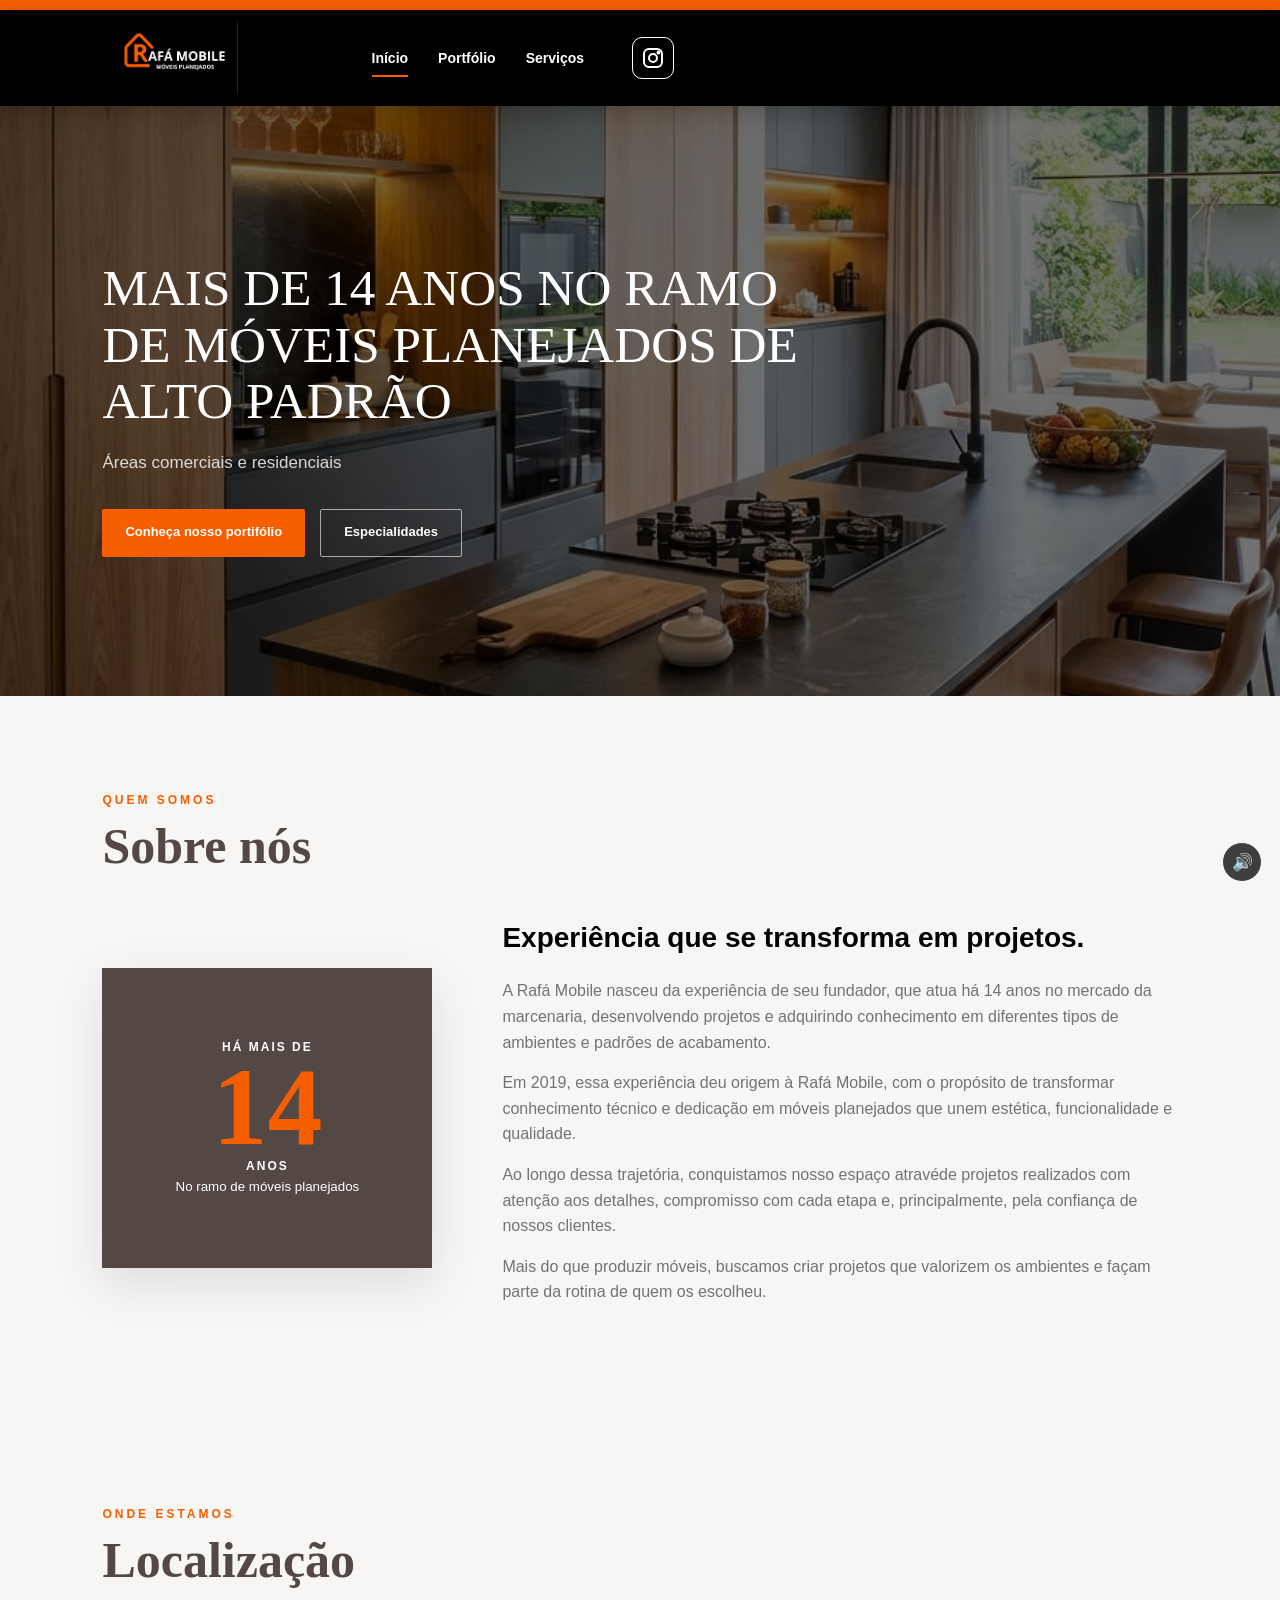
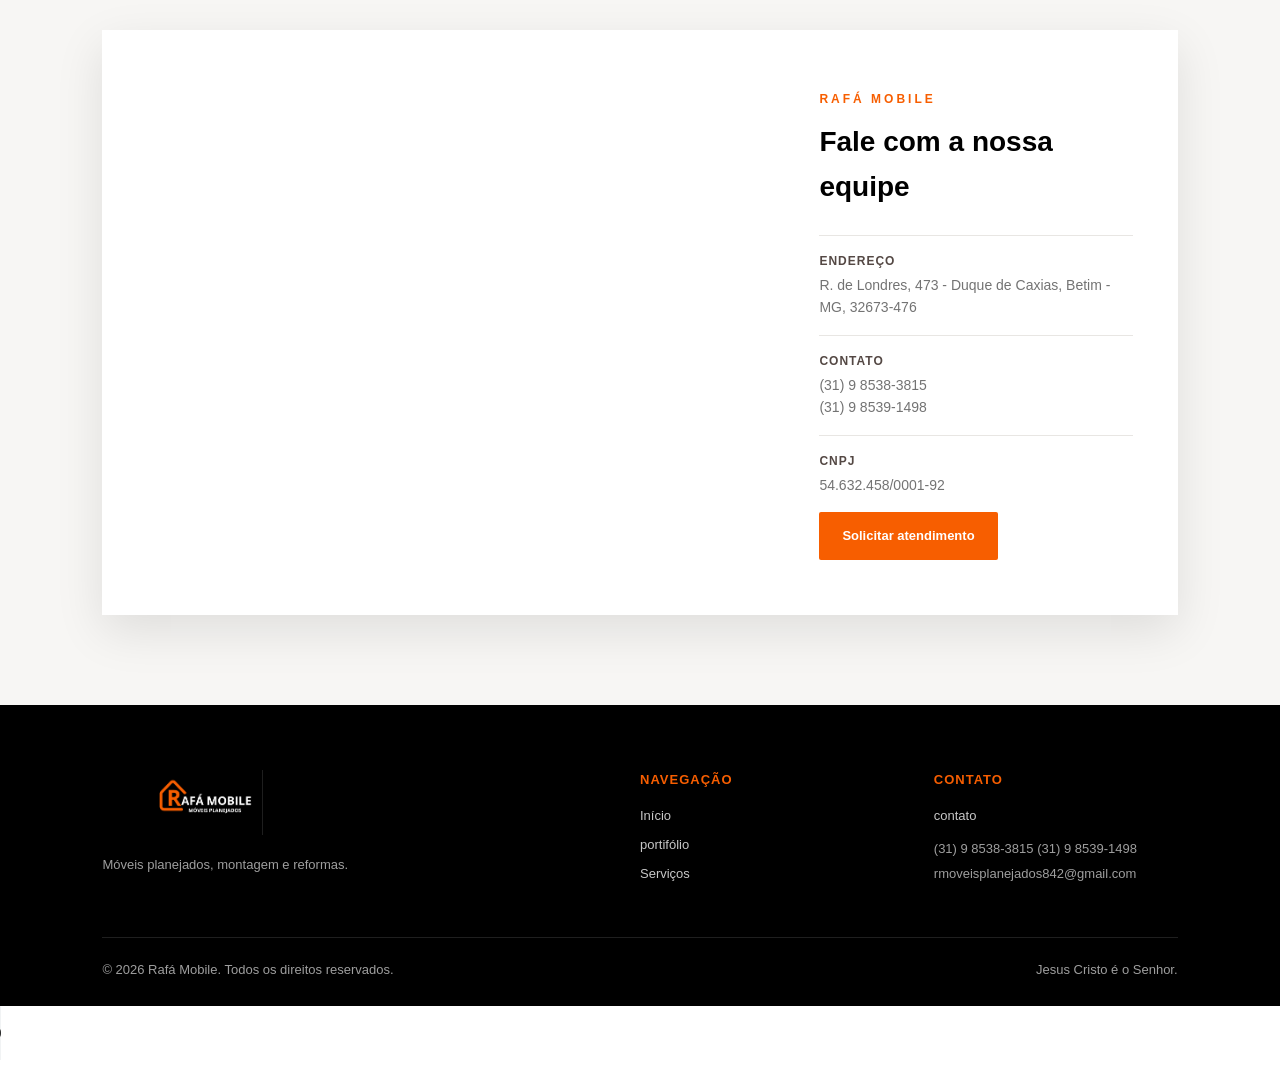
==== commit c15848c1: "Refactor header section and update Instagram link" ====
--- a/index.html
+++ b/index.html
@@ -38,63 +38,59 @@
          ===================================================== -->
 <header class="header">
 
-    <!-- LOGO + INSTAGRAM -->
+    <!-- LOGO + BANDEIRA -->
     <div class="logo-area">
 
         <a href="index.html" class="logo">
             <img src="tata.png" alt="Rafá Mobile - Móveis Planejados">
         </a>
 
-         <span class="bandeira-brasil" title="Brasil">🇧🇷</span>
+    </div>
+
+        <!-- Bandeira do Brasil -->
+        <span class="bandeira-brasil" title="Brasil">BR</span>
+    
+
+
+    <!-- BOTÃO DO MENU NO CELULAR -->
+    <button class="botao-menu" id="botaoMenu" type="button" aria-label="Abrir menu">
+        ☰
+    </button>
+
+
+    <!-- MENU -->
+    <nav class="menu">
+
+        <a href="index.html" class="ativo">
+            Início
+        </a>
+
+        <div class="menu-dropdown">
+
+            <a href="portifolio.html">
+                Portfólio
+            </a>
+
+        </div>
+
+        <a href="servicos.html">
+            Serviços
+        </a>
 
         <!-- Instagram -->
         <a href="https://www.instagram.com/rafamobileofc/"
            target="_blank"
            rel="noopener noreferrer"
-           class="instagram">
+           class="instagram"
+           aria-label="Instagram da Rafá Mobile">
 
             <svg class="instagram-svg" viewBox="0 0 24 24" aria-hidden="true">
-    <rect x="3" y="3" width="18" height="18" rx="5"></rect>
-    <circle cx="12" cy="12" r="4"></circle>
-    <circle cx="17.5" cy="6.5" r="1"></circle>
-</svg>
+                <rect x="3" y="3" width="18" height="18" rx="5"></rect>
+                <circle cx="12" cy="12" r="4"></circle>
+                <circle cx="17.5" cy="6.5" r="1"></circle>
+            </svg>
+
         </a>
-        
-
-    </div>
-        </div>
-
-    <!-- BOTÃO DO MENU NO CELULAR -->
-    <button class="botao-menu" id="botaoMenu" type="button" aria-label="Abrir menu">
-        ☰
-    </button>
-
-   
-
-
-    <!-- MENU -->
-    <nav class="menu">
-
-        <a href="index.html" class="ativo">
-            Início
-        </a>
-
-        <div class="menu-dropdown">
-
-            <a href="portifolio.html">
-                Portfólio
-            </a>
-
-            
-            </div>
-
-        </div>
-
-        <a href="servicos.html">
-            Serviços
-        </a>
-
-        
 
     </nav>
 
--- a/style.css
+++ b/style.css
@@ -2587,4 +2587,83 @@
         margin-top: 22px;
     }
 
-}+}
+
+/* =========================================================
+   PORTFÓLIO - AJUSTE DO TOPO NO COMPUTADOR
+   NÃO ALTERA O CELULAR
+========================================================= */
+
+@media (min-width: 701px) {
+
+    .portfolio-topo {
+        padding: 15px 8% 35px;
+    }
+
+    .portfolio-logo {
+        margin-bottom: 20px;
+    }
+
+    .portfolio-logo img {
+        width: 200px;
+    }
+
+    .portfolio-apresentacao h1 {
+        font-size: 38px;
+        margin: 8px 0 10px;
+    }
+
+}
+
+/* =========================================================
+   PORTFÓLIO - FRASE DO TOPO NO COMPUTADOR
+   ========================================================= */
+
+@media (min-width: 701px) {
+
+    .portfolio-apresentacao {
+        max-width: 850px;
+        margin: 0 auto;
+        text-align: center;
+    }
+
+    .portfolio-apresentacao h1 {
+        font-size: 38px;
+        line-height: 1.15;
+        margin: 8px 0 10px;
+    }
+
+}
+
+/* ==========================================================
+   PORTFÓLIO - FOTOS LADO A LADO NO COMPUTADOR
+   NÃO ALTERA O CELULAR
+========================================================== */
+
+@media (min-width: 700px) {
+
+    .projetos-grid {
+        display: grid;
+        grid-template-columns: repeat(2, 1fr);
+        gap: 20px;
+        max-width: 1100px;
+        margin: 0 auto;
+    }
+
+    .projeto {
+        display: contents;
+    }
+
+    .imagem-projeto {
+        width: 100%;
+        overflow: hidden;
+    }
+
+    .imagem-projeto img {
+        width: 100%;
+        aspect-ratio: 4 / 3;
+        object-fit: cover;
+        display: block;
+    }
+
+}
